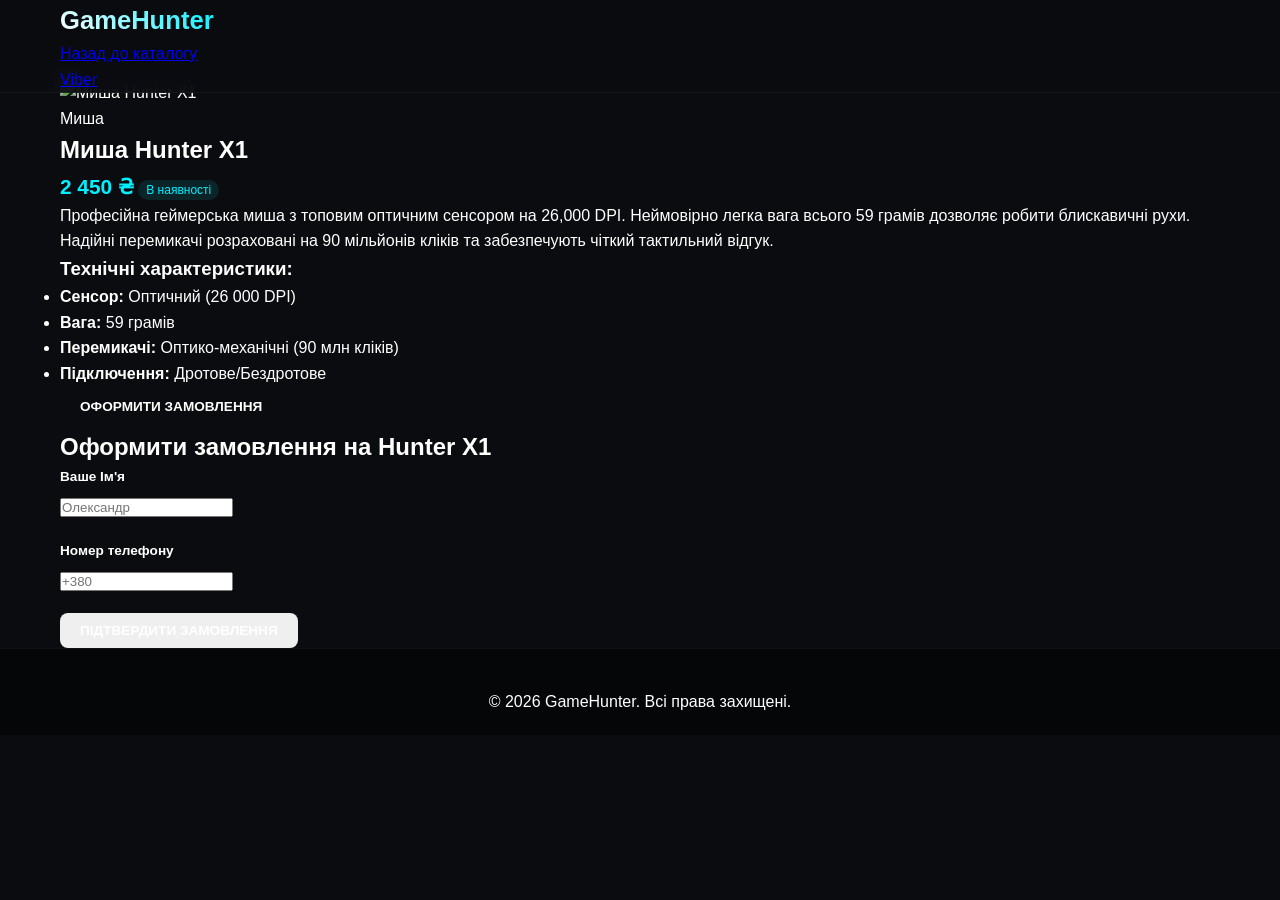
==== product-mouse.html @ a95ee21d "Add files via upload" ====
<!DOCTYPE html>
<html lang="uk">
<head>
    <meta charset="UTF-8">
    <meta name="viewport" content="width=device-width, initial-scale=1.0">
    <title>Миша Hunter X1 — GameHunter</title>
    <link rel="stylesheet" href="style.css">
</head>
<body>

    <header>
        <div class="container header-container">
            <a href="index.html" class="logo">GameHunter</a>
            <nav>
                <a href="index.html#catalog">Назад до каталогу</a>
            </nav>
            <a href="https://viber.click" target="_blank" class="viber-btn">Viber</a>
        </div>
    </header>

    <section class="product-page-content">
        <div class="container product-detail-grid">
            <div class="product-detail-image">
                <img src="images/hunter-x1.jpg" alt="Миша Hunter X1">
            </div>
            <div class="product-detail-info">
                <span class="category">Миша</span>
                <h1>Миша Hunter X1</h1>
                <div class="price-status-detail">
                    <span class="price">2 450 ₴</span>
                    <span class="status in-stock">В наявності</span>
                </div>
                <p class="description">
                    Професійна геймерська миша з топовим оптичним сенсором на 26,000 DPI. 
                    Неймовірно легка вага всього 59 грамів дозволяє робити блискавичні рухи. 
                    Надійні перемикачі розраховані на 90 мільйонів кліків та забезпечують чіткий тактильний відгук.
                </p>
                <div class="specs">
                    <h3>Технічні характеристики:</h3>
                    <ul>
                        <li><strong>Сенсор:</strong> Оптичний (26 000 DPI)</li>
                        <li><strong>Вага:</strong> 59 грамів</li>
                        <li><strong>Перемикачі:</strong> Оптико-механічні (90 млн кліків)</li>
                        <li><strong>Підключення:</strong> Дротове/Бездротове</li>
                    </ul>
                </div>
                <a href="#order" class="btn buy-now-btn">Оформити замовлення</a>
            </div>
        </div>
    </section>

    <section id="order" class="order-section">
        <div class="container form-container">
            <h2>Оформити замовлення на Hunter X1</h2>
            <form>
                <div class="form-group">
                    <label for="name">Ваше Ім'я</label>
                    <input type="text" id="name" required placeholder="Олександр">
                </div>
                <div class="form-group">
                    <label for="phone">Номер телефону</label>
                    <input type="tel" id="phone" required placeholder="+380">
                </div>
                <button type="submit" class="btn form-btn">Підтвердити замовлення</button>
            </form>
        </div>
    </section>

    <footer>
        <div class="container">
            <p>&copy; 2026 GameHunter. Всі права захищені.</p>
        </div>
    </footer>

</body>
</html>
---- style.css ----
/* Базові налаштування */
:root { --bg: #0b0c10; --card: #1f2833; --text: #fff; --primary: #8a2be2; --accent: #00f0ff; --viber: #7360f2; }
* { box-sizing: border-box; margin: 0; padding: 0; scroll-behavior: smooth; font-family: 'Montserrat', sans-serif; }
body { background-color: var(--bg); color: var(--text); line-height: 1.6; padding-top: 80px; }
.container { width: 100%; max-width: 1200px; margin: 0 auto; padding: 0 20px; }
.btn { display: inline-flex; align-items: center; justify-content: center; gap: 8px; padding: 10px 20px; border-radius: 8px; font-weight: 700; font-size: 0.85rem; cursor: pointer; text-transform: uppercase; border: none; transition: 0.3s; text-decoration: none; color: #fff; }
.btn-p { background: linear-gradient(135deg, var(--primary), #4b0082); box-shadow: 0 4px 15px rgba(138,43,226,0.4); }
.btn-p:hover { transform: translateY(-2px); }
.btn-v { background-color: var(--viber); }
.btn-v:hover { background-color: #5d4ce0; transform: translateY(-2px); }
.btn-o { background: transparent; border: 2px solid var(--accent); color: var(--accent); }
.btn-o:hover { background: var(--accent); color: var(--bg); }

header { position: fixed; top: 0; left: 0; width: 100%; z-index: 1000; background: rgba(11,12,16,0.9); backdrop-filter: blur(10px); border-bottom: 1px solid rgba(255,255,255,0.05); }
.nav { display: flex; align-items: center; justify-content: space-between; padding: 15px 0; }
.logo { font-size: 1.6rem; font-weight: 800; background: linear-gradient(45deg, #fff, var(--accent)); -webkit-background-clip: text; -webkit-text-fill-color: transparent; }
.menu { display: flex; gap: 25px; }
.menu a { font-weight: 600; opacity: 0.8; text-decoration: none; color: #fff; }
.menu a:hover { opacity: 1; color: var(--accent); }

.hero { min-height: 70vh; display: flex; align-items: center; text-align: center; background: radial-gradient(circle at center, rgba(138,43,226,0.15) 0%, transparent 60%); }
.hero h1 { font-size: 3rem; font-weight: 800; margin-bottom: 20px; text-transform: uppercase; }
.hero span { background: linear-gradient(45deg, var(--primary), var(--accent)); -webkit-background-clip: text; -webkit-text-fill-color: transparent; }
.hero p { font-size: 1.1rem; opacity: 0.8; max-width: 700px; margin: 0 auto 30px; }

.section { padding: 80px 0; }
.title { text-align: center; font-size: 2.2rem; font-weight: 800; margin-bottom: 50px; text-transform: uppercase; }
.title span { color: var(--accent); }

.grid { display: grid; grid-template-columns: repeat(auto-fill, minmax(300px, 1fr)); gap: 25px; }
.card { background: var(--card); border-radius: 12px; overflow: hidden; border: 1px solid rgba(255,255,255,0.03); display: flex; flex-direction: column; }
.img-w { position: relative; padding-top: 65%; background: #121921; }
.img-w img { position: absolute; top:0; left:0; width:100%; height:100%; object-fit: cover; }
.info { padding: 20px; display: flex; flex-direction: column; flex-grow: 1; }
.p-title { font-size: 1.2rem; font-weight: 700; margin-bottom: 8px; }
.desc { font-size: 0.85rem; opacity: 0.7; margin-bottom: 15px; flex-grow: 1; }
.meta { display: flex; justify-content: space-between; align-items: center; margin-bottom: 15px; padding-top: 10px; border-top: 1px solid rgba(255,255,255,0.05); }
.price { font-size: 1.3rem; font-weight: 800; color: var(--accent); }
.status { font-size: 0.75rem; background: rgba(0,240,255,0.1); color: var(--accent); padding: 3px 8px; border-radius: 15px; }
.actions { display: grid; grid-template-columns: 1fr 1fr; gap: 8px; }

.form-box { max-width: 600px; margin: 0 auto; background: var(--card); border-radius: 16px; padding: 40px; border: 1px solid rgba(255,255,255,0.05); }
.form-group { margin-bottom: 20px; }
.form-group label { display: block; font-weight: 600; margin-bottom: 6px; font-size: 0.85rem; }
.control { width: 100%; background: rgba(11,12,16,0.6); border: 1px solid rgba(255,255,255,0.1); border-radius: 6px; padding: 12px; color: #fff; font-size: 0.95rem; }
.control:focus { outline: none; border-color: var(--accent); }
.form-box .btn { width: 100%; padding: 12px; margin-top: 10px; }

footer { background: #050608; padding: 40px 0 20px; border-top: 1px solid rgba(255,255,255,0.05); text-align: center; }
.f-box { display: flex; justify-content: space-between; align-items: center; flex-wrap: wrap; gap: 20px; margin-bottom: 20px; }
@media (max-width: 768px) { .nav, .f-box { flex-direction: column; gap: 15px; text-align: center; } .hero h1 { font-size: 2rem; } }
</style>
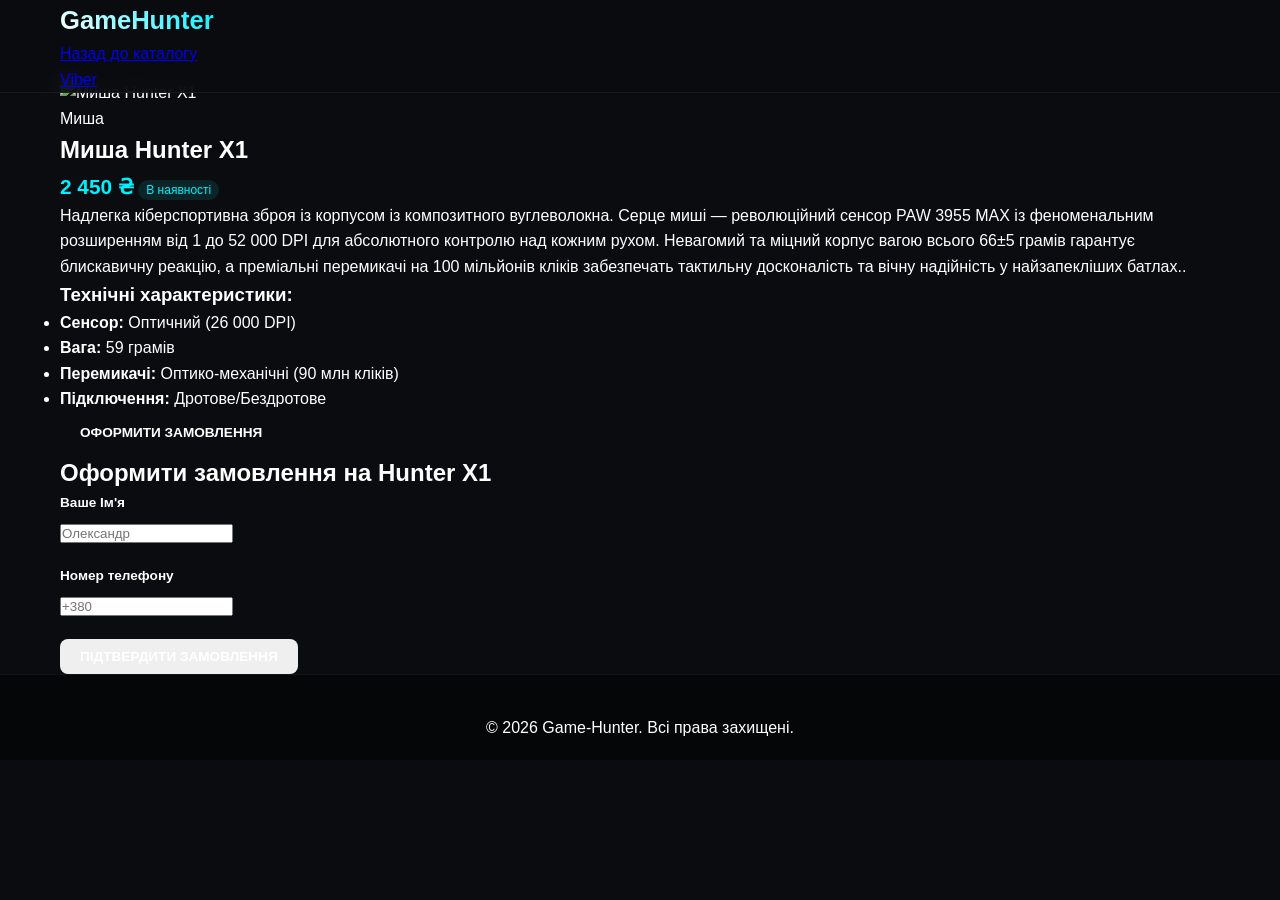
==== commit 87e06e76: "Add files via upload relise 1.1" ====
--- a/product-mouse.html
+++ b/product-mouse.html
@@ -31,9 +31,9 @@
                     <span class="status in-stock">В наявності</span>
                 </div>
                 <p class="description">
-                    Професійна геймерська миша з топовим оптичним сенсором на 26,000 DPI. 
-                    Неймовірно легка вага всього 59 грамів дозволяє робити блискавичні рухи. 
-                    Надійні перемикачі розраховані на 90 мільйонів кліків та забезпечують чіткий тактильний відгук.
+                    Надлегка кіберспортивна зброя із корпусом із композитного вуглеволокна. 
+Серце миші — революційний сенсор PAW 3955 MAX із феноменальним розширенням від 1 до 52 000 DPI для абсолютного контролю над кожним рухом. 
+Невагомий та міцний корпус вагою всього 66±5 грамів гарантує блискавичну реакцію, а преміальні перемикачі на 100 мільйонів кліків забезпечать тактильну досконалість та вічну надійність у найзапекліших батлах..
                 </p>
                 <div class="specs">
                     <h3>Технічні характеристики:</h3>
@@ -68,7 +68,7 @@
 
     <footer>
         <div class="container">
-            <p>&copy; 2026 GameHunter. Всі права захищені.</p>
+            <p>&copy; 2026 Game-Hunter. Всі права захищені.</p>
         </div>
     </footer>
 
--- a/style.css
+++ b/style.css
@@ -28,9 +28,12 @@
 .title span { color: var(--accent); }
 
 .grid { display: grid; grid-template-columns: repeat(auto-fill, minmax(300px, 1fr)); gap: 25px; }
-.card { background: var(--card); border-radius: 12px; overflow: hidden; border: 1px solid rgba(255,255,255,0.03); display: flex; flex-direction: column; }
-.img-w { position: relative; padding-top: 65%; background: #121921; }
-.img-w img { position: absolute; top:0; left:0; width:100%; height:100%; object-fit: cover; }
+.card { background: var(--card); border-radius: 12px; overflow: hidden; border: 1px solid rgba(255,255,255,0.03); display: flex; flex-direction: column; box-shadow: 0 2px 5px rgba(0, 0, 0, 0.05); transition: transform 0.3s ease, box-shadow 0.3s ease;}
+.card:hover {
+    transform: scale(1.05);
+    box-shadow: 0 10px 20px rgba(0, 0, 0, 0.15); }
+.img-w { position: relative; padding-top: 100%; background: #121921; }
+.img-w img { position: absolute; top:0; left:0; width:100%; height:100%; object-fit: contain; }
 .info { padding: 20px; display: flex; flex-direction: column; flex-grow: 1; }
 .p-title { font-size: 1.2rem; font-weight: 700; margin-bottom: 8px; }
 .desc { font-size: 0.85rem; opacity: 0.7; margin-bottom: 15px; flex-grow: 1; }
@@ -49,4 +52,3 @@
 footer { background: #050608; padding: 40px 0 20px; border-top: 1px solid rgba(255,255,255,0.05); text-align: center; }
 .f-box { display: flex; justify-content: space-between; align-items: center; flex-wrap: wrap; gap: 20px; margin-bottom: 20px; }
 @media (max-width: 768px) { .nav, .f-box { flex-direction: column; gap: 15px; text-align: center; } .hero h1 { font-size: 2rem; } }
-</style>
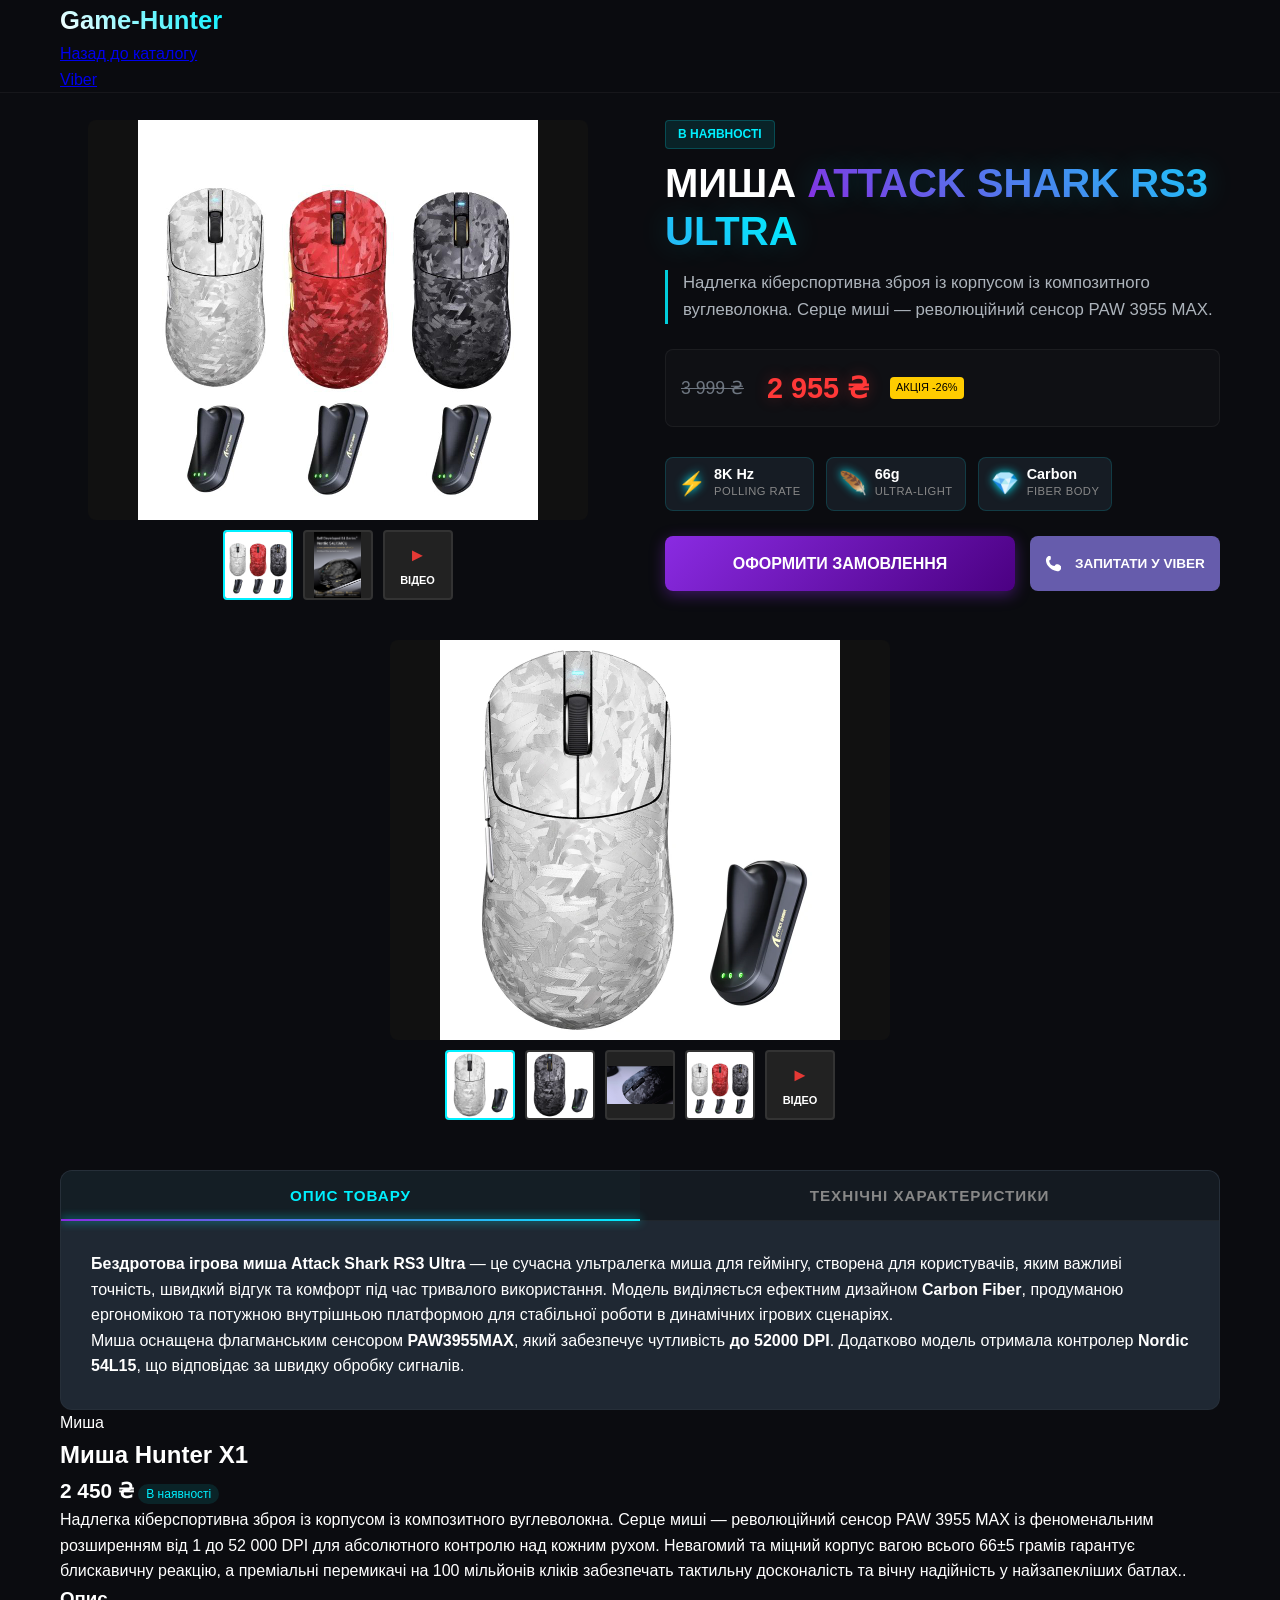
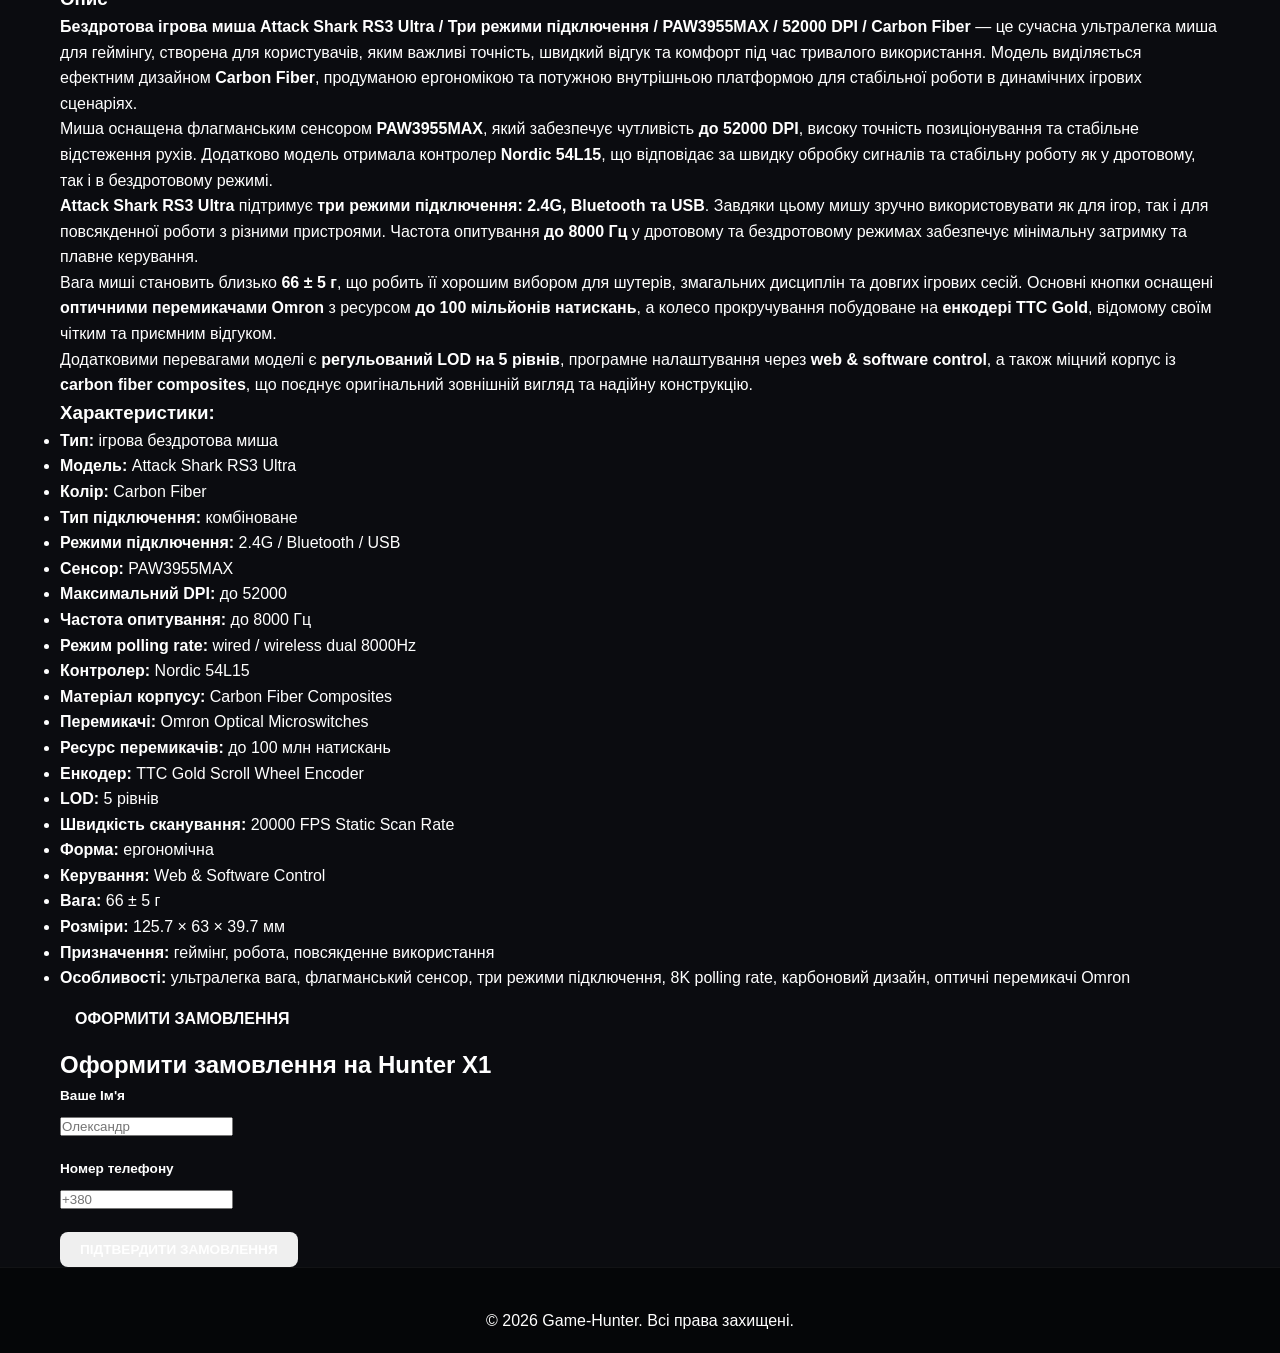
==== commit 7a01b1bb: "Add files via upload" ====
--- a/product-mouse.html
+++ b/product-mouse.html
@@ -3,14 +3,98 @@
 <head>
     <meta charset="UTF-8">
     <meta name="viewport" content="width=device-width, initial-scale=1.0">
-    <title>Миша Hunter X1 — GameHunter</title>
+    <title>Миша Attack Shark RS3 Ultra — Game-Hunter</title>
     <link rel="stylesheet" href="style.css">
 </head>
 <body>
 
+    <main class="container product-page-container">
+        <!-- Ліва колонка: Медіа-галерея (Ваш слайдер) -->
+        <div class="product-visuals">
+            <div class="product-gallery-wrapper">
+                <div class="main-display-container">
+                    <button class="nav-btn prev-btn" onclick="moveSlide(-1)">&#10094;</button>
+                    <button class="nav-btn next-btn" onclick="moveSlide(1)">&#10095;</button>
+    
+                    <div class="gallery-slides">
+                        <div class="slide active-slide img-slide" onmousemove="zoomImage(event)" onmouseleave="resetZoom(event)">
+                            <img src="images/RX3Ultra/18.jpg" alt="Attack Shark RS3 Ultra - Вид 1">
+                        </div>
+                        <div class="slide img-slide" onmousemove="zoomImage(event)" onmouseleave="resetZoom(event)">
+                            <img src="images/RX3Ultra/19.jpg" alt="Attack Shark RS3 Ultra - Вид 2">
+                        </div>
+                        <div class="slide video-slide">
+                            <iframe src="https://youtube.com" title="YouTube video player" frameborder="0" allow="accelerometer; autoplay; clipboard-write; encrypted-media; gyroscope; picture-in-picture" allowfullscreen></iframe>
+                        </div>
+                    </div>
+                </div>
+    
+                <div class="thumbnail-container">
+                    <div class="thumb active-thumb" onclick="setSlide(0)"><img src="images/RX3Ultra/18.jpg"></div>
+                    <div class="thumb" onclick="setSlide(1)"><img src="images/RX3Ultra/19.jpg"></div>
+                    <div class="thumb video-thumb" onclick="setSlide(2)">
+                        <span class="play-icon">&#9658;</span>Відео
+                    </div>
+                </div>
+            </div>
+        </div>
+    
+        <!-- Права колонка: Інфо-картка та замовлення -->
+        <div class="product-shop-card">
+            <span class="status-badge">В наявності</span>
+            <h1 class="product-main-title">Миша <span>Attack Shark RS3 Ultra</span></h1>
+            
+            <p class="product-short-pitch">
+                Надлегка кіберспортивна зброя із корпусом із композитного вуглеволокна. 
+                Серце миші — революційний сенсор PAW 3955 MAX.
+            </p>
+        
+            <div class="product-price-tier">
+                <del class="oldPrice">3 999 ₴</del>
+                <span class="actionPrice">2 955 ₴</span>
+                <span class="actionLabel">Акція -26%</span>
+            </div>
+        
+            <!-- ТЕХНІЧНІ ФІШКИ (ІКОНКИ) ПОРУЧ ІЗ ЦІНОЮ -->
+            <div class="tech-features-badges">
+                <div class="tech-badge" title="Частота опитування 8000 Гц у дротовому та бездротовому режимах">
+                    <span class="badge-icon">⚡</span>
+                    <div class="badge-info">
+                        <span class="badge-title">8K Hz</span>
+                        <span class="badge-desc">Polling Rate</span>
+                    </div>
+                </div>
+                <div class="tech-badge" title="Вага миші становить всього 66±5 грамів">
+                    <span class="badge-icon">🪶</span>
+                    <div class="badge-info">
+                        <span class="badge-title">66g</span>
+                        <span class="badge-desc">Ultra-light</span>
+                    </div>
+                </div>
+                <div class="tech-badge" title="Міцний та легкий корпус із композитного вуглеволокна">
+                    <span class="badge-icon">💎</span>
+                    <div class="badge-info">
+                        <span class="badge-title">Carbon</span>
+                        <span class="badge-desc">Fiber Body</span>
+                    </div>
+                </div>
+            </div>
+        
+            <!-- Кнопки дій -->
+            <div class="product-action-buttons">
+                <a href="#order-form" class="btn btn-p buy-now-btn">Оформити замовлення</a>
+                <a href="viber://chat?number=%2B380673830128" class="btn btn-v viber-chat-btn">
+                    <!-- SVG Іконка Viber -->
+                    <svg width="16" height="16" viewBox="0 0 24 24" fill="currentColor" style="margin-right: 6px;"><path d="M22.122 13.916c-.237-.624-.951-1.077-1.898-1.258-1.503-.288-3.053-.162-4.512.353-.335.12-.477.42-.515.753-.087.734-.694 1.253-1.42 1.23a10.024 10.024 0 01-5.187-2.316 10.023 10.023 0 01-2.316-5.187c-.024-.726.495-1.333 1.229-1.42.334-.038.633-.18.753-.515.515-1.459.641-3.009.353-4.512C8.423.42 7.97.106 7.346-.13 6.643-.398 5.767-.323 5.066.08a7.085 7.085 0 00-3.344 4.14C.913 7.327 1.83 11.233 4.453 14.805c3.279 4.463 8.351 7.422 13.882 7.962 1.157.113 2.327-.1 3.344-.733a7.085 7.085 0 002.822-3.69c.404-.701.479-1.577.21-2.28-.001 0-.001-.001-.089-.148z"/></svg> 
+                    Запитати у Viber
+                </a>
+            </div>
+        </div>
+    </main>
+   
     <header>
         <div class="container header-container">
-            <a href="index.html" class="logo">GameHunter</a>
+            <a href="index.html" class="logo">Game-Hunter</a>
             <nav>
                 <a href="index.html#catalog">Назад до каталогу</a>
             </nav>
@@ -20,9 +104,80 @@
 
     <section class="product-page-content">
         <div class="container product-detail-grid">
-            <div class="product-detail-image">
-                <img src="images/hunter-x1.jpg" alt="Миша Hunter X1">
-            </div>
+            <div class="product-gallery-wrapper">
+                <!-- Головне вікно відображення (Слайдер) -->
+                <div class="main-display-container">
+                    <!-- Стрілки навігації -->
+                    <button class="nav-btn prev-btn" onclick="moveSlide(-1)">&#10094;</button>
+                    <button class="nav-btn next-btn" onclick="moveSlide(1)">&#10095;</button>
+            
+                    <!-- Слайди (Зображення та Відео) -->
+                    <div class="gallery-slides">
+                        <!-- Слайд 1 (Зум працює на картинках) -->
+                        <div class="slide active-slide img-slide" onmousemove="zoomImage(event)" onmouseleave="resetZoom(event)">
+                            <img src="images/RX3Ultra/2.jpg" alt="Attack Shark RS3 Ultra - Вид 1">
+                        </div>
+                        <!-- Слайд 2 -->
+                        <div class="slide img-slide" onmousemove="zoomImage(event)" onmouseleave="resetZoom(event)">
+                            <img src="images/RX3Ultra/6.jpg" alt="Attack Shark RS3 Ultra - Вид 2">
+                        </div>
+                        <!-- Слайд 3 -->
+                        <div class="slide img-slide" onmousemove="zoomImage(event)" onmouseleave="resetZoom(event)">
+                            <img src="images/RX3Ultra/13.jpg" alt="Attack Shark RS3 Ultra - Вид 3">
+                        </div>
+                        <!-- Слайд 4 -->
+                        <div class="slide img-slide" onmousemove="zoomImage(event)" onmouseleave="resetZoom(event)">
+                            <img src="images/RX3Ultra/18.jpg" alt="Attack Shark RS3 Ultra - Вид 4">
+                        </div>
+                        <!-- Слайд 5 (Відео в кінці) -->
+                        <div class="slide video-slide">
+                            <iframe src="images/RX3Ultra/RS3Uvideo.mp4" title="Video RS3 Ultra" frameborder="0" allow="accelerometer; autoplay; clipboard-write; encrypted-media; gyroscope; picture-in-picture; web-share" allowfullscreen></iframe>
+                        </div>
+                    </div>
+                </div>
+            
+                <!-- Мініатюри (Тамбнейли) знизу -->
+                <div class="thumbnail-container">
+                    <div class="thumb active-thumb" onclick="setSlide(0)"><img src="images/RX3Ultra/2.jpg"></div>
+                    <div class="thumb" onclick="setSlide(1)"><img src="images/RX3Ultra/6.jpg"></div>
+                    <div class="thumb" onclick="setSlide(2)"><img src="images/RX3Ultra/13.jpg"></div>
+                    <div class="thumb" onclick="setSlide(3)"><img src="images/RX3Ultra/18.jpg"></div>
+                    <div class="thumb video-thumb" 
+                    onclick="setSlide(3)">
+                        <span class="play-icon">&#9658;</span>Відео
+                    </div>
+                </div>
+            </div>
+            <div class="product-tabs-container">
+                <div class="tabs-nav">
+                    <button class="tab-btn active" onclick="openTab(event, 'tab-description')">Опис товару</button>
+                    <button class="tab-btn" onclick="openTab(event, 'tab-specs')">Технічні характеристики</button>
+                </div>
+            
+                <div class="tabs-content">
+                    <!-- Контент: Опис -->
+                    <div id="tab-description" class="tab-panel active">
+                        <p><strong>Бездротова ігрова миша Attack Shark RS3 Ultra</strong> — це сучасна ультралегка миша для геймінгу, створена для користувачів, яким важливі точність, швидкий відгук та комфорт під час тривалого використання. Модель виділяється ефектним дизайном <strong>Carbon Fiber</strong>, продуманою ергономікою та потужною внутрішньою платформою для стабільної роботи в динамічних ігрових сценаріях.</p>
+                        <p>Миша оснащена флагманським сенсором <strong>PAW3955MAX</strong>, який забезпечує чутливість <strong>до 52000 DPI</strong>. Додатково модель отримала контролер <strong>Nordic 54L15</strong>, що відповідає за швидку обробку сигналів.</p>
+                    </div>
+            
+                    <!-- Контент: Характеристики -->
+                    <div id="tab-specs" class="tab-panel">
+                        <ul class="specs-list">
+                            <li><strong>Тип сенсора:</strong> PAW3955MAX</li>
+                            <li><strong>Максимальний DPI:</strong> до 52000</li>
+                            <li><strong>Частота опитування:</strong> до 8000 Гц (Wired/Wireless)</li>
+                            <li><strong>Контролер:</strong> Nordic 54L15</li>
+                            <li><strong>Матеріал корпусу:</strong> Carbon Fiber Composites</li>
+                            <li><strong>Перемикачі:</strong> Omron Optical (до 100 млн натискань)</li>
+                            <li><strong>Вага:</strong> 66 ± 5 г</li>
+                            <li><strong>Розміри:</strong> 125.7 × 63 × 39.7 мм</li>
+                        </ul>
+                    </div>
+                </div>
+            </div>
+
+
             <div class="product-detail-info">
                 <span class="category">Миша</span>
                 <h1>Миша Hunter X1</h1>
@@ -34,14 +189,46 @@
                     Надлегка кіберспортивна зброя із корпусом із композитного вуглеволокна. 
 Серце миші — революційний сенсор PAW 3955 MAX із феноменальним розширенням від 1 до 52 000 DPI для абсолютного контролю над кожним рухом. 
 Невагомий та міцний корпус вагою всього 66±5 грамів гарантує блискавичну реакцію, а преміальні перемикачі на 100 мільйонів кліків забезпечать тактильну досконалість та вічну надійність у найзапекліших батлах..
+
+<h3>Опис</h3>
+
+<p><strong>Бездротова ігрова миша Attack Shark RS3 Ultra / Три режими підключення / PAW3955MAX / 52000 DPI / Carbon Fiber</strong> — це сучасна ультралегка миша для геймінгу, створена для користувачів, яким важливі точність, швидкий відгук та комфорт під час тривалого використання. Модель виділяється ефектним дизайном <strong>Carbon Fiber</strong>, продуманою ергономікою та потужною внутрішньою платформою для стабільної роботи в динамічних ігрових сценаріях.</p>
+
+<p>Миша оснащена флагманським сенсором <strong>PAW3955MAX</strong>, який забезпечує чутливість <strong>до 52000 DPI</strong>, високу точність позиціонування та стабільне відстеження рухів. Додатково модель отримала контролер <strong>Nordic 54L15</strong>, що відповідає за швидку обробку сигналів та стабільну роботу як у дротовому, так і в бездротовому режимі.</p>
+
+<p><strong>Attack Shark RS3 Ultra</strong> підтримує <strong>три режими підключення: 2.4G, Bluetooth та USB</strong>. Завдяки цьому мишу зручно використовувати як для ігор, так і для повсякденної роботи з різними пристроями. Частота опитування <strong>до 8000 Гц</strong> у дротовому та бездротовому режимах забезпечує мінімальну затримку та плавне керування.</p>
+
+<p>Вага миші становить близько <strong>66 ± 5 г</strong>, що робить її хорошим вибором для шутерів, змагальних дисциплін та довгих ігрових сесій. Основні кнопки оснащені <strong>оптичними перемикачами Omron</strong> з ресурсом <strong>до 100 мільйонів натискань</strong>, а колесо прокручування побудоване на <strong>енкодері TTC Gold</strong>, відомому своїм чітким та приємним відгуком.</p>
+
+<p>Додатковими перевагами моделі є <strong>регульований LOD на 5 рівнів</strong>, програмне налаштування через <strong>web & software control</strong>, а також міцний корпус із <strong>carbon fiber composites</strong>, що поєднує оригінальний зовнішній вигляд та надійну конструкцію.</p>
+
+
                 </p>
                 <div class="specs">
-                    <h3>Технічні характеристики:</h3>
+                    <h3>Характеристики:</h3>
                     <ul>
-                        <li><strong>Сенсор:</strong> Оптичний (26 000 DPI)</li>
-                        <li><strong>Вага:</strong> 59 грамів</li>
-                        <li><strong>Перемикачі:</strong> Оптико-механічні (90 млн кліків)</li>
-                        <li><strong>Підключення:</strong> Дротове/Бездротове</li>
+                        <li><strong>Тип:</strong> ігрова бездротова миша</li>
+                        <li><strong>Модель:</strong> Attack Shark RS3 Ultra</li>
+                        <li><strong>Колір:</strong> Carbon Fiber</li>
+                        <li><strong>Тип підключення:</strong> комбіноване</li>
+                        <li><strong>Режими підключення:</strong> 2.4G / Bluetooth / USB</li>
+                        <li><strong>Сенсор:</strong> PAW3955MAX</li>
+                        <li><strong>Максимальний DPI:</strong> до 52000</li>
+                        <li><strong>Частота опитування:</strong> до 8000 Гц</li>
+                        <li><strong>Режим polling rate:</strong> wired / wireless dual 8000Hz</li>
+                        <li><strong>Контролер:</strong> Nordic 54L15</li>
+                        <li><strong>Матеріал корпусу:</strong> Carbon Fiber Composites</li>
+                        <li><strong>Перемикачі:</strong> Omron Optical Microswitches</li>
+                        <li><strong>Ресурс перемикачів:</strong> до 100 млн натискань</li>
+                        <li><strong>Енкодер:</strong> TTC Gold Scroll Wheel Encoder</li>
+                        <li><strong>LOD:</strong> 5 рівнів</li>
+                        <li><strong>Швидкість сканування:</strong> 20000 FPS Static Scan Rate</li>
+                        <li><strong>Форма:</strong> ергономічна</li>
+                        <li><strong>Керування:</strong> Web & Software Control</li>
+                        <li><strong>Вага:</strong> 66 ± 5 г</li>
+                        <li><strong>Розміри:</strong> 125.7 × 63 × 39.7 мм</li>
+                        <li><strong>Призначення:</strong> геймінг, робота, повсякденне використання</li>
+                        <li><strong>Особливості:</strong> ультралегка вага, флагманський сенсор, три режими підключення, 8K polling rate, карбоновий дизайн, оптичні перемикачі Omron</li>
                     </ul>
                 </div>
                 <a href="#order" class="btn buy-now-btn">Оформити замовлення</a>
@@ -71,6 +258,6 @@
             <p>&copy; 2026 Game-Hunter. Всі права захищені.</p>
         </div>
     </footer>
-
+    <script src="script.js"></script>
 </body>
 </html>
--- a/style.css
+++ b/style.css
@@ -38,10 +38,12 @@
 .p-title { font-size: 1.2rem; font-weight: 700; margin-bottom: 8px; }
 .desc { font-size: 0.85rem; opacity: 0.7; margin-bottom: 15px; flex-grow: 1; }
 .meta { display: flex; justify-content: space-between; align-items: center; margin-bottom: 15px; padding-top: 10px; border-top: 1px solid rgba(255,255,255,0.05); }
-.price { font-size: 1.3rem; font-weight: 800; color: var(--accent); }
+.price { font-size: 1.3rem; font-weight: 800; /*color: var(--accent);*/ }
+.oldPrice { color: #888; font-size: 0.75em; margin-right: 8px; font-weight: 400; color: var(--accent); }
+.actionPrice {color:#e53935; font-weight: 800;}
 .status { font-size: 0.75rem; background: rgba(0,240,255,0.1); color: var(--accent); padding: 3px 8px; border-radius: 15px; }
 .actions { display: grid; grid-template-columns: 1fr 1fr; gap: 8px; }
-
+.actionLabel {background: #ffcc00; color: #000; padding: 2px 6px; border-radius: 4px; font-size: 11px; text-transform: uppercase; margin-left: 6px;}
 .form-box { max-width: 600px; margin: 0 auto; background: var(--card); border-radius: 16px; padding: 40px; border: 1px solid rgba(255,255,255,0.05); }
 .form-group { margin-bottom: 20px; }
 .form-group label { display: block; font-weight: 600; margin-bottom: 6px; font-size: 0.85rem; }
@@ -52,3 +54,388 @@
 footer { background: #050608; padding: 40px 0 20px; border-top: 1px solid rgba(255,255,255,0.05); text-align: center; }
 .f-box { display: flex; justify-content: space-between; align-items: center; flex-wrap: wrap; gap: 20px; margin-bottom: 20px; }
 @media (max-width: 768px) { .nav, .f-box { flex-direction: column; gap: 15px; text-align: center; } .hero h1 { font-size: 2rem; } }
+/* Контейнер галереї */
+.product-gallery-wrapper {
+    max-width: 500px;
+    width: 100%;
+    margin: 0 auto;
+    font-family: sans-serif;
+}
+
+/* Головне вікно слайдера */
+.main-display-container {
+    position: relative;
+    width: 100%;
+    height: 400px;
+    background: #111; /* темний фон, якщо картинки прозорі */
+    border-radius: 8px;
+    overflow: hidden;
+}
+
+/* Слайди */
+.gallery-slides {
+    width: 100%;
+    height: 100%;
+    position: relative;
+}
+
+.slide {
+    position: absolute;
+    top: 0;
+    left: 0;
+    width: 100%;
+    height: 100%;
+    opacity: 0;
+    visibility: hidden;
+    transition: opacity 0.3s ease;
+    display: flex;
+    align-items: center;
+    justify-content: center;
+}
+
+.slide.active-slide {
+    opacity: 1;
+    visibility: visible;
+}
+
+/* Стилі для фотографій */
+.img-slide img {
+    width: 100%;
+    height: 100%;
+    object-fit: contain;
+    transition: transform 0.1s ease; /* швидка зміна при русі мишки */
+    transform-origin: center center;
+}
+
+/* Ефект збільшення (Зум) при наведенні */
+.img-slide:hover img {
+    transform: scale(2); /* Рівень збільшення (2х) */
+    cursor: zoom-in;
+}
+
+/* Стилі для відео */
+.video-slide iframe {
+    width: 100%;
+    height: 100%;
+}
+
+/* Стрілки навігації (по краях) */
+.nav-btn {
+    position: absolute;
+    top: 50%;
+    transform: translateY(-50%);
+    background: rgba(0, 0, 0, 0.6);
+    color: #fff;
+    border: none;
+    font-size: 24px;
+    padding: 12px 16px;
+    cursor: pointer;
+    z-index: 10;
+    opacity: 0; /* приховані за замовчуванням */
+    transition: opacity 0.2s ease, background 0.2s ease;
+}
+
+.prev-btn { left: 0; border-radius: 0 4px 4px 0; }
+.next-btn { right: 0; border-radius: 4px 0 0 4px; }
+
+.nav-btn:hover {
+    background: rgba(0, 240, 255, 0.8); /* ваш акцентний колір */
+}
+
+/* Поява кнопок при наведенні на контейнер */
+.main-display-container:hover .nav-btn {
+    opacity: 1;
+}
+
+/* Блок мініатюр */
+.thumbnail-container {
+    display: flex;
+    gap: 10px;
+    margin-top: 10px;
+    justify-content: center;
+}
+
+.thumb {
+    width: 70px;
+    height: 70px;
+    border: 2px solid #333;
+    border-radius: 4px;
+    overflow: hidden;
+    cursor: pointer;
+    transition: border-color 0.2s;
+    display: flex;
+    align-items: center;
+    justify-content: center;
+    background: #222;
+}
+
+.thumb img {
+    width: 100%;
+    height: 100%;
+    object-fit: contain;
+}
+
+.thumb.active-thumb, .thumb:hover {
+    border-color: #00f0ff; /* колір активної прев'юшки */
+}
+
+/* Іконка відео на мініатюрі */
+.video-thumb {
+    flex-direction: column;
+    color: #fff;
+    font-size: 11px;
+    font-weight: bold;
+    text-transform: uppercase;
+}
+
+.play-icon {
+    font-size: 18px;
+    color: #e53935;
+    margin-bottom: 2px;
+}
+.product-page-container {
+    display: grid;
+    grid-template-columns: 1fr 1fr;
+    gap: 50px;
+    padding-top: 40px;
+    padding-bottom: 40px;
+    align-items: start;
+}
+
+@media (max-width: 900px) {
+    .product-page-container {
+        grid-template-columns: 1fr;
+        gap: 30px;
+    }
+}
+
+/* Геймерський заголовок з градієнтом */
+.product-main-title {
+    font-size: 2.5rem;
+    font-weight: 800;
+    line-height: 1.2;
+    text-transform: uppercase;
+    margin-bottom: 15px;
+    color: #fff;
+}
+
+.product-main-title span {
+    background: linear-gradient(45deg, var(--primary), var(--accent));
+    -webkit-background-clip: text;
+    -webkit-text-fill-color: transparent;
+    text-shadow: 0 0 30px rgba(0, 240, 255, 0.2);
+}
+
+/* Короткий чіпкий текст під назвою */
+.product-short-pitch {
+    font-size: 1.05rem;
+    opacity: 0.85;
+    color: #c9d1d9;
+    margin-bottom: 25px;
+    border-left: 3px solid var(--accent);
+    padding-left: 15px;
+}
+
+/* Виправлення блоку цін: забираємо конфлікт */
+.product-price-tier {
+    display: flex;
+    align-items: center;
+    gap: 15px;
+    margin-bottom: 30px;
+    background: rgba(255, 255, 255, 0.02);
+    padding: 15px;
+    border-radius: 8px;
+    border: 1px solid rgba(255, 255, 255, 0.05);
+}
+
+.product-price-tier .oldPrice {
+    color: #6e7681 !important; /* Насичений сірий замість акцентного неону */
+    font-size: 1.1rem;
+    text-decoration: line-through;
+    font-weight: 500;
+}
+
+.product-price-tier .actionPrice {
+    color: #ff3838;
+    font-size: 1.8rem;
+    font-weight: 800;
+    text-shadow: 0 0 15px rgba(255, 56, 56, 0.3);
+}
+
+/* Статус наявності */
+.status-badge {
+    display: inline-block;
+    font-size: 0.75rem;
+    text-transform: uppercase;
+    font-weight: 700;
+    background: rgba(0, 240, 255, 0.1);
+    color: var(--accent);
+    padding: 4px 12px;
+    border-radius: 4px;
+    margin-bottom: 10px;
+    border: 1px solid rgba(0, 240, 255, 0.2);
+}
+
+/* Кнопки під карткою */
+.product-action-buttons {
+    display: flex;
+    gap: 15px;
+}
+
+.buy-now-btn {
+    flex: 2;
+    padding: 15px;
+    font-size: 1rem;
+}
+
+.viber-chat-btn {
+    flex: 1;
+    padding: 15px;
+    background-color: #665cac; /* Справжній колір бренду Viber */
+}
+
+.viber-chat-btn:hover {
+    background-color: #534894;
+}
+
+
+/* --- СТИЛІ ДЛЯ ІКОНОК ТЕХНІЧНИХ ФІШОК --- */
+.tech-features-badges {
+    display: flex;
+    gap: 12px;
+    margin-bottom: 25px;
+    flex-wrap: wrap;
+}
+
+.tech-badge {
+    display: flex;
+    align-items: center;
+    gap: 8px;
+    background: rgba(31, 40, 51, 0.6); /* підкладка в тон картки */
+    border: 1px solid rgba(0, 240, 255, 0.15);
+    padding: 8px 12px;
+    border-radius: 8px;
+    transition: 0.3s ease;
+}
+
+.tech-badge:hover {
+    border-color: var(--accent);
+    box-shadow: 0 0 12px rgba(0, 240, 255, 0.2);
+    transform: translateY(-1px);
+}
+
+.badge-icon {
+    font-size: 1.4rem;
+    filter: drop-shadow(0 0 5px var(--accent));
+}
+
+.badge-info {
+    display: flex;
+    flex-direction: column;
+}
+
+.badge-title {
+    font-size: 0.9rem;
+    font-weight: 800;
+    color: #fff;
+    line-height: 1.1;
+}
+
+.badge-desc {
+    font-size: 0.7rem;
+    color: #888;
+    text-transform: uppercase;
+    letter-spacing: 0.5px;
+}
+
+/* --- СТИЛІ ДЛЯ ГЕЙМЕРСЬКИХ ВКЛАДОК (TABS) --- */
+.product-tabs-container {
+    margin-top: 50px;
+    background: var(--card);
+    border: 1px solid rgba(255, 255, 255, 0.03);
+    border-radius: 12px;
+    overflow: hidden;
+    width: 100%;
+}
+
+.tabs-nav {
+    display: flex;
+    background: rgba(11, 12, 16, 0.5);
+    border-bottom: 1px solid rgba(255, 255, 255, 0.05);
+}
+
+.tab-btn {
+    flex: 1;
+    background: transparent;
+    border: none;
+    color: #888;
+    padding: 16px 20px;
+    font-size: 0.95rem;
+    font-weight: 700;
+    text-transform: uppercase;
+    cursor: pointer;
+    transition: 0.3s ease;
+    position: relative;
+    letter-spacing: 1px;
+}
+
+.tab-btn:hover {
+    color: #fff;
+    background: rgba(255, 255, 255, 0.02);
+}
+
+.tab-btn.active {
+    color: var(--accent);
+    background: rgba(0, 240, 255, 0.02);
+}
+
+/* Світлова лінія під активною вкладкою */
+.tab-btn.active::after {
+    content: '';
+    position: absolute;
+    bottom: -1px;
+    left: 0;
+    width: 100%;
+    height: 2px;
+    background: linear-gradient(90deg, var(--primary), var(--accent));
+    box-shadow: 0 0 10px var(--accent);
+}
+
+/* Панелі з контентом */
+.tabs-content {
+    padding: 30px;
+}
+
+.tab-panel {
+    display: none;
+    animation: fadeInTab 0.4s ease forwards;
+}
+
+.tab-panel.active {
+    display: block;
+}
+
+/* Анімація появи контенту */
+@keyframes fadeInTab {
+    from { opacity: 0; transform: translateY(5px); }
+    to { opacity: 1; transform: translateY(0); }
+}
+
+/* Список характеристик всередині табів */
+.specs-list {
+    list-style: none;
+    display: grid;
+    grid-template-columns: 1fr 1fr;
+    gap: 12px 30px;
+}
+
+.specs-list li {
+    padding-bottom: 8px;
+    border-bottom: 1px solid rgba(255, 255, 255, 0.03);
+    font-size: 0.9rem;
+}
+
+@media (max-width: 600px) {
+    .specs-list { grid-template-columns: 1fr; }
+    .tabs-nav { flex-direction: column; }
+}
